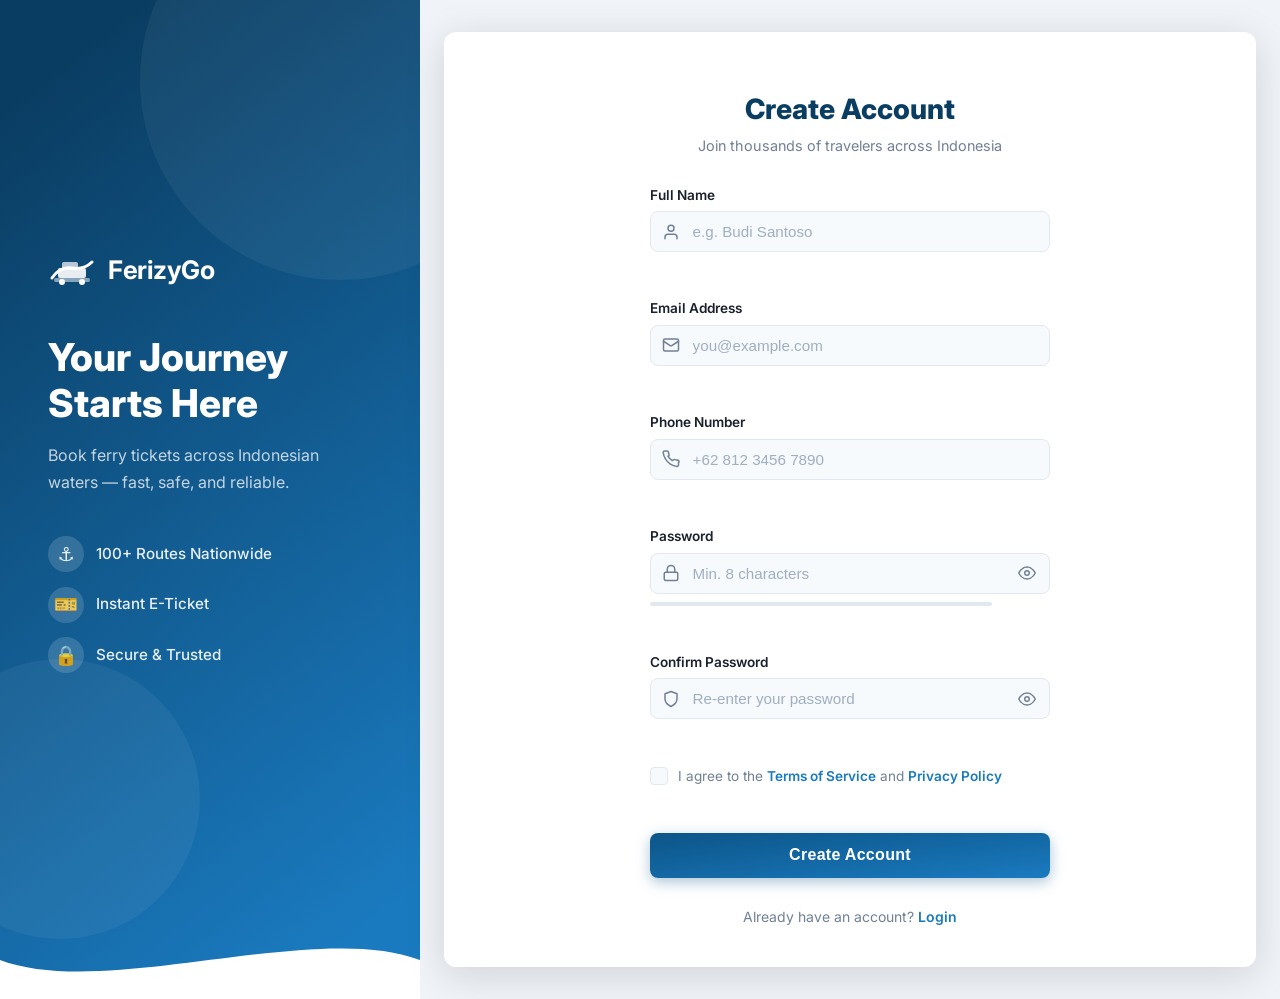
==== index.html @ d80c76fd "Initial commit: FerizyGo registration UI" ====
<!DOCTYPE html>
<html lang="en">
<head>
  <meta charset="UTF-8" />
  <meta name="viewport" content="width=device-width, initial-scale=1.0" />
  <title>Register — FerizyGo</title>
  <link href="https://fonts.googleapis.com/css2?family=Inter:wght@400;600;700;800&display=swap" rel="stylesheet">
  <link rel="stylesheet" href="styles.css" />
</head>
<body>
  <div class="page-wrapper">
    <!-- Left panel: branding -->
    <div class="brand-panel">
      <div class="brand-content">
        <div class="brand-logo">
          <svg width="48" height="48" viewBox="0 0 48 48" fill="none" xmlns="http://www.w3.org/2000/svg">
            <path d="M4 32 Q12 20 24 22 Q36 24 44 16" stroke="white" stroke-width="3" stroke-linecap="round" fill="none"/>
            <rect x="10" y="22" width="28" height="10" rx="2" fill="white" opacity="0.9"/>
            <rect x="14" y="16" width="16" height="8" rx="2" fill="white" opacity="0.7"/>
            <rect x="6" y="32" width="36" height="4" rx="2" fill="white" opacity="0.5"/>
            <circle cx="14" cy="36" r="3" fill="white"/>
            <circle cx="34" cy="36" r="3" fill="white"/>
          </svg>
          <span class="brand-name">FerizyGo</span>
        </div>
        <h1 class="brand-tagline">Your Journey<br/>Starts Here</h1>
        <p class="brand-desc">Book ferry tickets across Indonesian waters — fast, safe, and reliable.</p>
        <div class="brand-features">
          <div class="feature-item">
            <span class="feature-icon">⚓</span>
            <span>100+ Routes Nationwide</span>
          </div>
          <div class="feature-item">
            <span class="feature-icon">🎫</span>
            <span>Instant E-Ticket</span>
          </div>
          <div class="feature-item">
            <span class="feature-icon">🔒</span>
            <span>Secure &amp; Trusted</span>
          </div>
        </div>
      </div>
      <div class="wave-bottom">
        <svg viewBox="0 0 1440 120" preserveAspectRatio="none" xmlns="http://www.w3.org/2000/svg">
          <path d="M0,60 C360,120 1080,0 1440,60 L1440,120 L0,120 Z" fill="white"/>
        </svg>
      </div>
    </div>

    <!-- Right panel: form -->
    <div class="form-panel">
      <div class="form-card">
        <div class="form-inner">
          <div class="form-header">
            <h2>Create Account</h2>
            <p>Join thousands of travelers across Indonesia</p>
          </div>

          <form id="registerForm" novalidate>
            <!-- Full Name -->
            <div class="field-group">
              <label for="fullName">Full Name</label>
              <div class="input-wrapper">
                <span class="input-icon">
                  <svg width="18" height="18" viewBox="0 0 24 24" fill="none" stroke="currentColor" stroke-width="2" stroke-linecap="round" stroke-linejoin="round">
                    <path d="M20 21v-2a4 4 0 0 0-4-4H8a4 4 0 0 0-4 4v2"/>
                    <circle cx="12" cy="7" r="4"/>
                  </svg>
                </span>
                <input
                  type="text"
                  id="fullName"
                  name="fullName"
                  placeholder="e.g. Budi Santoso"
                  autocomplete="name"
                />
              </div>
              <span class="error-msg" id="fullNameError"></span>
            </div>

            <!-- Email -->
            <div class="field-group">
              <label for="email">Email Address</label>
              <div class="input-wrapper">
                <span class="input-icon">
                  <svg width="18" height="18" viewBox="0 0 24 24" fill="none" stroke="currentColor" stroke-width="2" stroke-linecap="round" stroke-linejoin="round">
                    <rect x="2" y="4" width="20" height="16" rx="2"/>
                    <path d="m22 7-8.97 5.7a1.94 1.94 0 0 1-2.06 0L2 7"/>
                  </svg>
                </span>
                <input
                  type="email"
                  id="email"
                  name="email"
                  placeholder="you@example.com"
                  autocomplete="email"
                />
              </div>
              <span class="error-msg" id="emailError"></span>
            </div>

            <!-- Phone -->
            <div class="field-group">
              <label for="phone">Phone Number</label>
              <div class="input-wrapper">
                <span class="input-icon">
                  <svg width="18" height="18" viewBox="0 0 24 24" fill="none" stroke="currentColor" stroke-width="2" stroke-linecap="round" stroke-linejoin="round">
                    <path d="M22 16.92v3a2 2 0 0 1-2.18 2 19.79 19.79 0 0 1-8.63-3.07A19.5 19.5 0 0 1 4.69 12a19.79 19.79 0 0 1-3.07-8.67A2 2 0 0 1 3.6 1.18h3a2 2 0 0 1 2 1.72c.127.96.361 1.903.7 2.81a2 2 0 0 1-.45 2.11L7.91 8.27a16 16 0 0 0 5.82 5.82l1.38-.82a2 2 0 0 1 2.11-.45c.907.339 1.85.573 2.81.7A2 2 0 0 1 22 16.92z"/>
                  </svg>
                </span>
                <input
                  type="tel"
                  id="phone"
                  name="phone"
                  placeholder="+62 812 3456 7890"
                  autocomplete="tel"
                />
              </div>
              <span class="error-msg" id="phoneError"></span>
            </div>

            <!-- Password -->
            <div class="field-group">
              <label for="password">Password</label>
              <div class="input-wrapper">
                <span class="input-icon">
                  <svg width="18" height="18" viewBox="0 0 24 24" fill="none" stroke="currentColor" stroke-width="2" stroke-linecap="round" stroke-linejoin="round">
                    <rect x="3" y="11" width="18" height="11" rx="2" ry="2"/>
                    <path d="M7 11V7a5 5 0 0 1 10 0v4"/>
                  </svg>
                </span>
                <input
                  type="password"
                  id="password"
                  name="password"
                  placeholder="Min. 8 characters"
                  autocomplete="new-password"
                />
                <button type="button" class="toggle-password" data-target="password" aria-label="Toggle password visibility">
                  <svg class="eye-icon" width="18" height="18" viewBox="0 0 24 24" fill="none" stroke="currentColor" stroke-width="2" stroke-linecap="round" stroke-linejoin="round">
                    <path d="M1 12s4-8 11-8 11 8 11 8-4 8-11 8-11-8-11-8z"/>
                    <circle cx="12" cy="12" r="3"/>
                  </svg>
                </button>
              </div>
              <div class="password-strength" id="passwordStrength">
                <div class="strength-bar">
                  <div class="strength-fill" id="strengthFill"></div>
                </div>
                <span class="strength-label" id="strengthLabel"></span>
              </div>
              <span class="error-msg" id="passwordError"></span>
            </div>

            <!-- Confirm Password -->
            <div class="field-group">
              <label for="confirmPassword">Confirm Password</label>
              <div class="input-wrapper">
                <span class="input-icon">
                  <svg width="18" height="18" viewBox="0 0 24 24" fill="none" stroke="currentColor" stroke-width="2" stroke-linecap="round" stroke-linejoin="round">
                    <path d="M12 22s8-4 8-10V5l-8-3-8 3v7c0 6 8 10 8 10z"/>
                  </svg>
                </span>
                <input
                  type="password"
                  id="confirmPassword"
                  name="confirmPassword"
                  placeholder="Re-enter your password"
                  autocomplete="new-password"
                />
                <button type="button" class="toggle-password" data-target="confirmPassword" aria-label="Toggle confirm password visibility">
                  <svg class="eye-icon" width="18" height="18" viewBox="0 0 24 24" fill="none" stroke="currentColor" stroke-width="2" stroke-linecap="round" stroke-linejoin="round">
                    <path d="M1 12s4-8 11-8 11 8 11 8-4 8-11 8-11-8-11-8z"/>
                    <circle cx="12" cy="12" r="3"/>
                  </svg>
                </button>
              </div>
              <span class="error-msg" id="confirmPasswordError"></span>
            </div>

            <!-- Terms -->
            <div class="field-group checkbox-group">
              <label class="checkbox-label">
                <input type="checkbox" id="terms" name="terms" />
                <span class="checkmark"></span>
                <span>I agree to the <a href="#" class="link">Terms of Service</a> and <a href="#" class="link">Privacy Policy</a></span>
              </label>
              <span class="error-msg" id="termsError"></span>
            </div>

            <button type="submit" class="btn-register" id="submitBtn">
              <span class="btn-text">Create Account</span>
              <span class="btn-loader" hidden>
                <svg width="20" height="20" viewBox="0 0 24 24" fill="none" stroke="currentColor" stroke-width="2.5" stroke-linecap="round">
                  <path d="M12 2v4M12 18v4M4.93 4.93l2.83 2.83M16.24 16.24l2.83 2.83M2 12h4M18 12h4M4.93 19.07l2.83-2.83M16.24 7.76l2.83-2.83"/>
                </svg>
              </span>
            </button>
          </form>

          <div class="form-footer">
            <p>Already have an account? <a href="#" class="link login-link">Login</a></p>
          </div>
        </div>

        <!-- Success state -->
        <div class="success-overlay" id="successOverlay" hidden>
          <div class="success-content">
            <div class="success-icon">
              <svg width="40" height="40" viewBox="0 0 24 24" fill="none" stroke="currentColor" stroke-width="2.5" stroke-linecap="round" stroke-linejoin="round">
                <path d="M22 11.08V12a10 10 0 1 1-5.93-9.14"/>
                <polyline points="22 4 12 14.01 9 11.01"/>
              </svg>
            </div>
            <h3>Registration Successful!</h3>
            <p>Welcome aboard, <strong id="successName"></strong>!<br/>Your account has been created.</p>
            <button class="btn-register" onclick="resetForm()">Back to Register</button>
          </div>
        </div>
      </div>
    </div>
  </div>

  <script src="script.js"></script>
</body>
</html>
---- styles.css ----
/* ── Reset & Base ──────────────────────────────────────── */
*, *::before, *::after {
  box-sizing: border-box;
  margin: 0;
  padding: 0;
}

/* Ensure [hidden] is always respected, even when CSS sets display */
[hidden] { display: none !important; }

:root {
  --ocean-dark:   #0a3d62;
  --ocean-mid:    #0c5588;
  --ocean-light:  #1a7abf;
  --accent:       #f0a500;
  --accent-hover: #d4920a;
  --text-primary: #1a202c;
  --text-muted:   #718096;
  --border:       #e2e8f0;
  --error:        #e53e3e;
  --success:      #38a169;
  --bg-input:     #f7fafc;
  --radius:       12px;
  --radius-sm:    8px;
  --shadow:       0 4px 24px rgba(0,0,0,0.08);
  --shadow-lg:    0 8px 40px rgba(0,0,0,0.14);
  --transition:   0.2s ease;
}

html { font-size: 16px; }

body {
  font-family: 'Inter', 'Segoe UI', system-ui, -apple-system, sans-serif;
  background: #f0f4f8;
  color: var(--text-primary);
  min-height: 100vh;
  line-height: 1.5;
}

/* ── Layout ────────────────────────────────────────────── */
.page-wrapper {
  display: flex;
  min-height: 100vh;
}

/* ── Brand Panel ───────────────────────────────────────── */
.brand-panel {
  position: relative;
  flex: 0 0 420px;
  background: linear-gradient(142deg, var(--ocean-dark) 8.5%, var(--ocean-light) 91.5%);
  display: flex;
  flex-direction: column;
  justify-content: center;
  padding: 0 48px 80px;
  overflow: hidden;
}

/* Decorative circles */
.brand-panel::before,
.brand-panel::after {
  content: '';
  position: absolute;
  border-radius: 50%;
  background: rgba(255,255,255,0.05);
}
.brand-panel::before {
  width: 400px; height: 400px;
  top: -120px; right: -120px;
}
.brand-panel::after {
  width: 280px; height: 280px;
  bottom: 60px; left: -80px;
}

.brand-content { position: relative; z-index: 1; }

.brand-logo {
  display: flex;
  align-items: center;
  gap: 12px;
  margin-bottom: 2.5rem;
}

.brand-name {
  font-size: 1.6rem;
  font-weight: 700;
  color: white;
  letter-spacing: -0.5px;
}

.brand-tagline {
  font-size: 2.4rem;
  font-weight: 800;
  color: white;
  line-height: 1.2;
  margin-bottom: 1rem;
}

.brand-desc {
  color: rgba(255,255,255,0.75);
  font-size: 1rem;
  line-height: 1.7;
  margin-bottom: 2.5rem;
  max-width: 315px;
}

.brand-features {
  display: flex;
  flex-direction: column;
  gap: 0.9rem;
}

.feature-item {
  display: flex;
  align-items: center;
  gap: 12px;
  color: rgba(255,255,255,0.9);
  font-size: 0.95rem;
  font-weight: 500;
}

.feature-icon {
  font-size: 1.2rem;
  width: 36px; height: 36px;
  background: rgba(255,255,255,0.15);
  border-radius: 50%;
  display: flex; align-items: center; justify-content: center;
  flex-shrink: 0;
}

.wave-bottom {
  position: absolute;
  bottom: -1px; left: 0; right: 0;
  height: 80px;
}

.wave-bottom svg {
  width: 100%; height: 100%;
}

/* ── Form Panel ────────────────────────────────────────── */
.form-panel {
  flex: 1;
  display: flex;
  align-items: center;
  justify-content: center;
  padding: 2rem 1.5rem;
  background: #f0f4f8;
}

/* ── Form Card ─────────────────────────────────────────── */
.form-card {
  position: relative;
  width: 100%;
  max-width: 900px;
  min-height: 800px;
  background: white;
  border-radius: var(--radius);
  box-shadow: var(--shadow-lg);
  display: flex;
  align-items: flex-start;
  justify-content: center;
  padding: 56px 0 40px;
  overflow: hidden;
}

/* ── Form Inner (400px centered content) ───────────────── */
.form-inner {
  width: 400px;
  display: flex;
  flex-direction: column;
  gap: 28px;
}

/* ── Form Header ───────────────────────────────────────── */
.form-header {
  display: flex;
  flex-direction: column;
  align-items: center;
  gap: 5px;
}

.form-header h2 {
  font-size: 1.75rem;
  font-weight: 800;
  color: var(--ocean-dark);
}

.form-header p {
  color: var(--text-muted);
  font-size: 0.9rem;
}

/* ── Form (fields container) ───────────────────────────── */
#registerForm {
  display: flex;
  flex-direction: column;
  gap: 28px;
  width: 100%;
}

/* ── Field Groups ──────────────────────────────────────── */
.field-group {
  display: flex;
  flex-direction: column;
  gap: 6px;
}

.field-group label:not(.checkbox-label) {
  font-size: 0.85rem;
  font-weight: 600;
  color: var(--text-primary);
}

.input-wrapper {
  position: relative;
  display: flex;
  align-items: center;
}

.input-icon {
  position: absolute;
  left: 12px;
  color: var(--text-muted);
  display: flex;
  align-items: center;
  pointer-events: none;
  transition: color var(--transition);
}

.input-wrapper input {
  width: 100%;
  height: 41px;
  padding: 0.7rem 2.8rem 0.7rem 2.6rem;
  border: 1.5px solid var(--border);
  border-radius: var(--radius-sm);
  background: var(--bg-input);
  font-size: 0.95rem;
  color: var(--text-primary);
  transition: border-color var(--transition), box-shadow var(--transition), background var(--transition);
  outline: none;
}

.input-wrapper input::placeholder { color: #a0aec0; }

.input-wrapper input:focus {
  border-color: var(--ocean-light);
  background: white;
  box-shadow: 0 0 0 3px rgba(26,122,191,0.12);
}

.input-wrapper:focus-within .input-icon {
  color: var(--ocean-light);
}

/* valid / invalid states */
.input-wrapper input.is-valid {
  border-color: var(--success);
  background: white;
}
.input-wrapper input.is-invalid {
  border-color: var(--error);
  background: #fff5f5;
}

/* Toggle password button */
.toggle-password {
  position: absolute;
  right: 10px;
  background: none;
  border: none;
  cursor: pointer;
  color: var(--text-muted);
  display: flex;
  align-items: center;
  padding: 4px;
  border-radius: 4px;
  transition: color var(--transition);
}
.toggle-password:hover { color: var(--ocean-light); }
.toggle-password.active { color: var(--ocean-light); }

/* Error messages */
.error-msg {
  display: block;
  font-size: 0.78rem;
  color: var(--error);
  min-height: 1em;
  font-weight: 500;
}

/* ── Password Strength ─────────────────────────────────── */
.password-strength {
  display: flex;
  align-items: center;
  gap: 8px;
  margin-top: 2px;
}

.strength-bar {
  flex: 1;
  height: 4px;
  background: var(--border);
  border-radius: 99px;
  overflow: hidden;
}

.strength-fill {
  height: 100%;
  width: 0%;
  border-radius: 99px;
  transition: width 0.3s ease, background-color 0.3s ease;
}

.strength-label {
  font-size: 0.75rem;
  font-weight: 600;
  min-width: 50px;
  text-align: right;
}

/* ── Checkbox ──────────────────────────────────────────── */
.checkbox-label {
  display: flex;
  align-items: flex-start;
  gap: 10px;
  cursor: pointer;
  font-size: 0.85rem;
  color: var(--text-muted);
  line-height: 1.5;
}

.checkbox-label input[type="checkbox"] {
  position: absolute;
  opacity: 0;
  width: 0; height: 0;
}

.checkmark {
  flex-shrink: 0;
  width: 18px; height: 18px;
  border: 1.5px solid var(--border);
  border-radius: 4px;
  background: var(--bg-input);
  display: flex; align-items: center; justify-content: center;
  transition: background var(--transition), border-color var(--transition);
  margin-top: 1px;
}

.checkbox-label input[type="checkbox"]:checked + .checkmark {
  background: var(--ocean-light);
  border-color: var(--ocean-light);
}

.checkbox-label input[type="checkbox"]:checked + .checkmark::after {
  content: '';
  width: 5px; height: 9px;
  border: 2px solid white;
  border-top: none; border-left: none;
  transform: rotate(45deg);
  margin-top: -2px;
}

/* ── Register Button ───────────────────────────────────── */
.btn-register {
  width: 100%;
  height: 45px;
  background: linear-gradient(173.55deg, var(--ocean-mid) 0%, var(--ocean-light) 100%);
  color: white;
  font-size: 1rem;
  font-weight: 700;
  border: none;
  border-radius: var(--radius-sm);
  cursor: pointer;
  transition: opacity var(--transition), transform var(--transition), box-shadow var(--transition);
  box-shadow: 0 4px 14px rgba(12,85,136,0.35);
  display: flex;
  align-items: center;
  justify-content: center;
  gap: 8px;
  letter-spacing: 0.3px;
}

.btn-register:hover:not(:disabled) {
  opacity: 0.92;
  transform: translateY(-1px);
  box-shadow: 0 6px 20px rgba(12,85,136,0.45);
}

.btn-register:active:not(:disabled) {
  transform: translateY(0);
}

.btn-register:disabled {
  opacity: 0.6;
  cursor: not-allowed;
}

.btn-loader svg {
  animation: spin 0.8s linear infinite;
}

@keyframes spin {
  to { transform: rotate(360deg); }
}

/* ── Form Footer ───────────────────────────────────────── */
.form-footer {
  text-align: center;
  font-size: 0.875rem;
  color: var(--text-muted);
}

.link {
  color: var(--ocean-light);
  text-decoration: none;
  font-weight: 600;
  transition: color var(--transition);
}
.link:hover { color: var(--ocean-dark); text-decoration: underline; }

/* ── Success Overlay ───────────────────────────────────── */
.success-overlay {
  position: absolute;
  inset: 0;
  background: white;
  align-items: center;
  justify-content: center;
  padding: 2rem;
  border-radius: var(--radius);
  animation: fadeIn 0.35s ease;
}

.success-overlay:not([hidden]) {
  display: flex;
}

@keyframes fadeIn {
  from { opacity: 0; transform: scale(0.97); }
  to   { opacity: 1; transform: scale(1); }
}

.success-content {
  text-align: center;
  max-width: 320px;
}

.success-icon {
  width: 72px; height: 72px;
  background: linear-gradient(135deg, #c6f6d5, #9ae6b4);
  border-radius: 50%;
  display: flex; align-items: center; justify-content: center;
  margin: 0 auto 1.25rem;
  color: var(--success);
}

.success-content h3 {
  font-size: 1.5rem;
  font-weight: 800;
  color: var(--ocean-dark);
  margin-bottom: 0.6rem;
}

.success-content p {
  color: var(--text-muted);
  font-size: 0.95rem;
  line-height: 1.7;
  margin-bottom: 1.25rem;
}

/* ── Responsive ────────────────────────────────────────── */
@media (max-width: 1100px) {
  .form-card {
    padding: 48px 40px 40px;
    align-items: center;
  }
  .form-inner {
    width: 100%;
    max-width: 480px;
  }
}

@media (max-width: 860px) {
  .page-wrapper { flex-direction: column; }

  .brand-panel {
    flex: none;
    padding: 2rem 1.75rem 4rem;
    min-height: auto;
  }

  .brand-tagline { font-size: 1.8rem; }
  .wave-bottom { height: 50px; }

  .brand-features { flex-direction: row; flex-wrap: wrap; gap: 0.6rem; }
  .feature-item { font-size: 0.82rem; }

  .form-panel { padding: 1.5rem 1rem 2rem; }

  .form-card {
    min-height: unset;
    padding: 2rem 1.5rem 1.5rem;
  }

  .form-inner {
    width: 100%;
    max-width: 480px;
  }
}

@media (max-width: 480px) {
  .brand-panel { padding: 1.5rem 1.25rem 3.5rem; }
  .brand-tagline { font-size: 1.5rem; }
  .brand-desc { display: none; }
  .brand-features { display: none; }
  .form-card { padding: 1.5rem 1.25rem 1.25rem; }
  .form-header h2 { font-size: 1.4rem; }
}
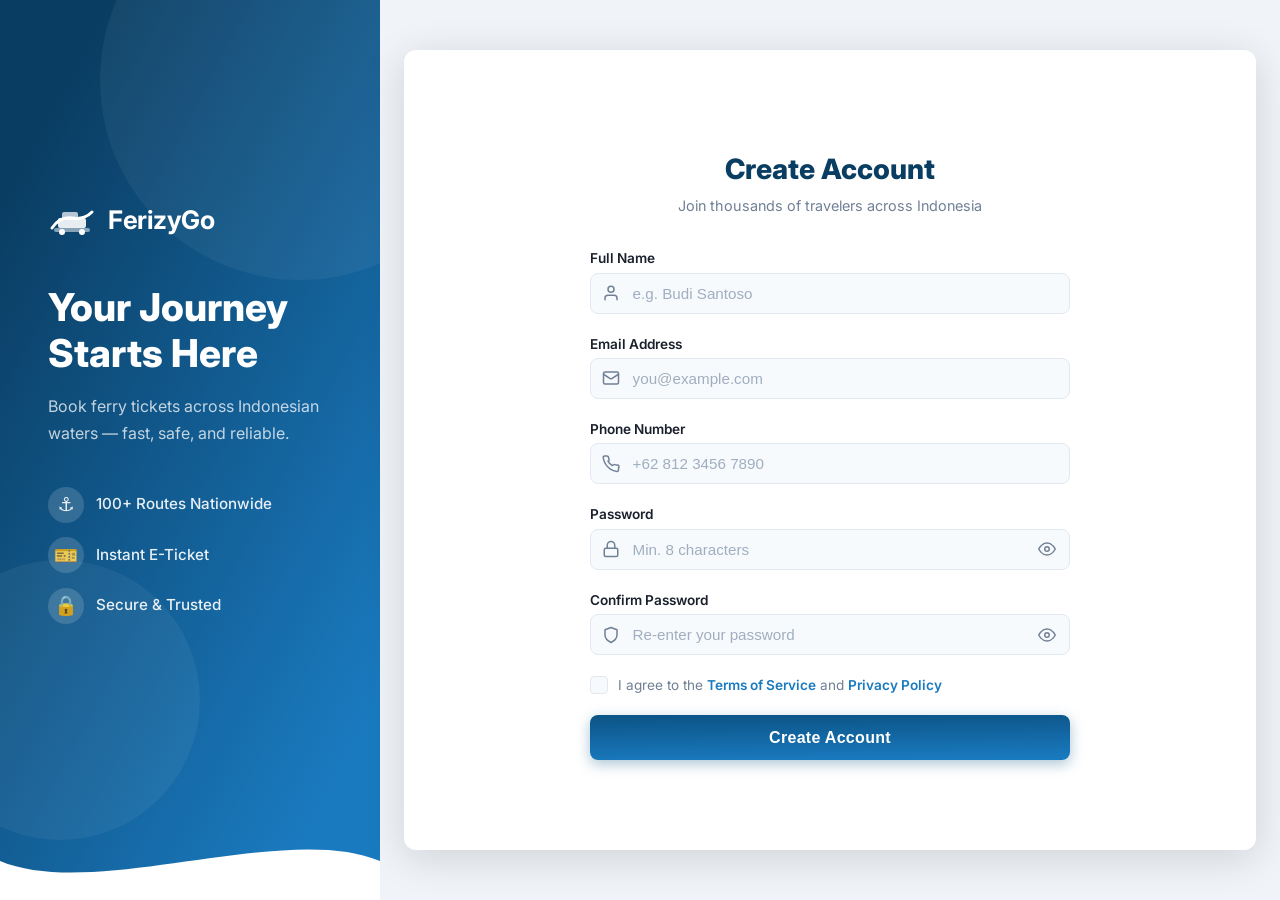
==== commit 4e6d5371: "update the layout and login mechanism" ====
--- a/index.html
+++ b/index.html
@@ -143,12 +143,6 @@
                   </svg>
                 </button>
               </div>
-              <div class="password-strength" id="passwordStrength">
-                <div class="strength-bar">
-                  <div class="strength-fill" id="strengthFill"></div>
-                </div>
-                <span class="strength-label" id="strengthLabel"></span>
-              </div>
               <span class="error-msg" id="passwordError"></span>
             </div>
 
@@ -198,9 +192,6 @@
             </button>
           </form>
 
-          <div class="form-footer">
-            <p>Already have an account? <a href="#" class="link login-link">Login</a></p>
-          </div>
         </div>
 
         <!-- Success state -->
@@ -214,7 +205,7 @@
             </div>
             <h3>Registration Successful!</h3>
             <p>Welcome aboard, <strong id="successName"></strong>!<br/>Your account has been created.</p>
-            <button class="btn-register" onclick="resetForm()">Back to Register</button>
+            <button class="btn-register" onclick="window.location.href='login.html'">Go to Login</button>
           </div>
         </div>
       </div>
--- a/styles.css
+++ b/styles.css
@@ -46,8 +46,9 @@
 /* ── Brand Panel ───────────────────────────────────────── */
 .brand-panel {
   position: relative;
-  flex: 0 0 420px;
-  background: linear-gradient(142deg, var(--ocean-dark) 8.5%, var(--ocean-light) 91.5%);
+  flex: 1 1 0;
+  max-width: 420px;
+  background: linear-gradient(117.9deg, var(--ocean-dark) 12.5%, var(--ocean-light) 87.5%);
   display: flex;
   flex-direction: column;
   justify-content: center;
@@ -140,7 +141,7 @@
 
 /* ── Form Panel ────────────────────────────────────────── */
 .form-panel {
-  flex: 1;
+  flex: 3 1 0;
   display: flex;
   align-items: center;
   justify-content: center;
@@ -152,13 +153,13 @@
 .form-card {
   position: relative;
   width: 100%;
-  max-width: 900px;
+  max-width: 1200px;
   min-height: 800px;
   background: white;
   border-radius: var(--radius);
   box-shadow: var(--shadow-lg);
   display: flex;
-  align-items: flex-start;
+  align-items: center;
   justify-content: center;
   padding: 56px 0 40px;
   overflow: hidden;
@@ -169,7 +170,7 @@
   width: 400px;
   display: flex;
   flex-direction: column;
-  gap: 28px;
+  gap: 32px;
 }
 
 /* ── Form Header ───────────────────────────────────────── */
@@ -195,15 +196,53 @@
 #registerForm {
   display: flex;
   flex-direction: column;
-  gap: 28px;
+  gap: 16px;
   width: 100%;
 }
+
+#loginForm {
+  display: flex;
+  flex-direction: column;
+  gap: 16px;
+  width: 100%;
+}
+
+/* ── Page transition (fade-in on load) ─────────────────── */
+@keyframes pageEnter {
+  from { opacity: 0; transform: translateY(6px); }
+  to   { opacity: 1; transform: translateY(0); }
+}
+
+.form-card {
+  animation: pageEnter 0.35s ease both;
+}
+
+/* ── Field label row (label + inline link) ─────────────── */
+.field-label-row {
+  display: flex;
+  align-items: baseline;
+  justify-content: space-between;
+  margin-bottom: 0;
+}
+
+.field-label-row label {
+  margin-bottom: 0 !important;
+}
+
+.forgot-link {
+  font-size: 0.8rem;
+  font-weight: 600;
+  color: var(--ocean-light);
+  text-decoration: none;
+  transition: color var(--transition);
+}
+.forgot-link:hover { color: var(--ocean-dark); text-decoration: underline; }
 
 /* ── Field Groups ──────────────────────────────────────── */
 .field-group {
   display: flex;
   flex-direction: column;
-  gap: 6px;
+  gap: 4px;
 }
 
 .field-group label:not(.checkbox-label) {
@@ -285,8 +324,11 @@
   display: block;
   font-size: 0.78rem;
   color: var(--error);
-  min-height: 1em;
   font-weight: 500;
+}
+
+.error-msg:not(:empty) {
+  margin-top: 4px;
 }
 
 /* ── Password Strength ─────────────────────────────────── */
@@ -365,7 +407,7 @@
 .btn-register {
   width: 100%;
   height: 45px;
-  background: linear-gradient(173.55deg, var(--ocean-mid) 0%, var(--ocean-light) 100%);
+  background: linear-gradient(179.27deg, var(--ocean-mid) 4.5%, var(--ocean-light) 95.5%);
   color: white;
   font-size: 1rem;
   font-weight: 700;
@@ -442,7 +484,7 @@
 
 .success-content {
   text-align: center;
-  max-width: 320px;
+  max-width: 292px;
 }
 
 .success-icon {
@@ -469,7 +511,7 @@
 }
 
 /* ── Responsive ────────────────────────────────────────── */
-@media (max-width: 1100px) {
+@media (max-width: 1300px) {
   .form-card {
     padding: 48px 40px 40px;
     align-items: center;
